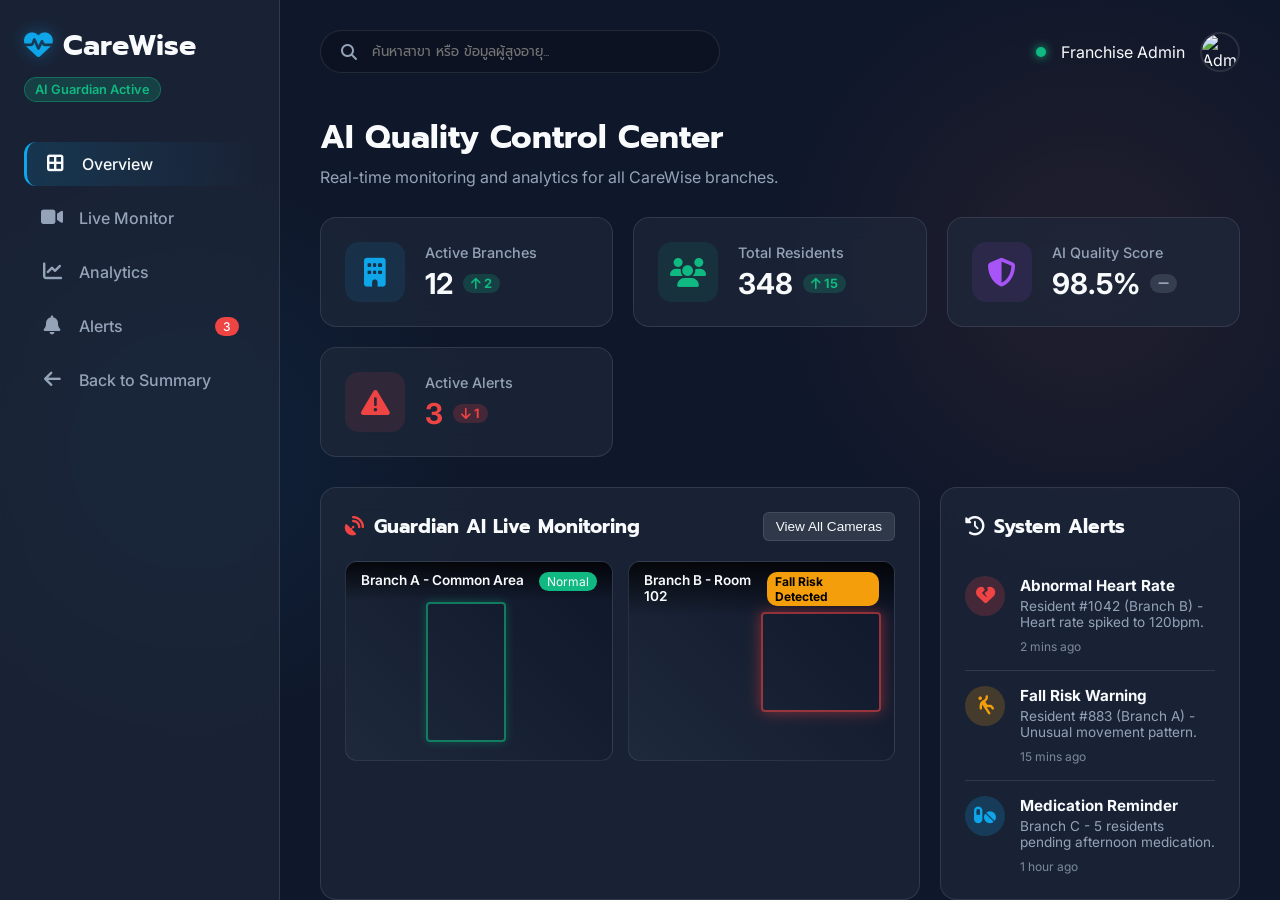
==== dashboard.html @ edc8b4db "5" ====
<!DOCTYPE html>
<html lang="th">
<head>
    <meta charset="UTF-8">
    <meta name="viewport" content="width=device-width, initial-scale=1.0">
    <title>CareWise | AI Quality Dashboard</title>
    <link href="https://fonts.googleapis.com/css2?family=Inter:wght@300;400;500;600;700&family=Prompt:wght@300;400;500;600;700&display=swap" rel="stylesheet">
    <link rel="stylesheet" href="dashboard.css?v=1.0.0">
    <link rel="stylesheet" href="dashboard-mobile.css?v=1.0.0" media="screen and (max-width: 900px)">
    <link rel="stylesheet" href="https://cdnjs.cloudflare.com/ajax/libs/font-awesome/6.4.0/css/all.min.css">
</head>
<body>
    <div class="dashboard-layout">
        <!-- Sidebar -->
        <aside class="sidebar glass-dark">
            <div class="sidebar-header">
                <div class="logo">
                    <i class="fa-solid fa-heart-pulse glow-primary"></i> Care<span>Wise</span>
                </div>
                <div class="badge-ai">AI Guardian Active</div>
            </div>
            <nav class="sidebar-nav">
                <a href="#" class="nav-item active"><i class="fa-solid fa-border-all"></i> Overview</a>
                <a href="#" class="nav-item"><i class="fa-solid fa-video"></i> Live Monitor</a>
                <a href="#" class="nav-item"><i class="fa-solid fa-chart-line"></i> Analytics</a>
                <a href="#" class="nav-item"><i class="fa-solid fa-bell"></i> Alerts <span class="badge-alert">3</span></a>
                <a href="index.html" class="nav-item"><i class="fa-solid fa-arrow-left"></i> Back to Summary</a>
            </nav>
        </aside>

        <!-- Main Content -->
        <main class="main-content">
            <header class="top-nav">
                <div class="search-bar">
                    <i class="fa-solid fa-search"></i>
                    <input type="text" placeholder="ค้นหาสาขา หรือ ข้อมูลผู้สูงอายุ...">
                </div>
                <div class="user-profile">
                    <div class="status-indicator online"></div>
                    <span>Franchise Admin</span>
                    <img src="https://ui-avatars.com/api/?name=Admin&background=0D8ABC&color=fff" alt="Admin" class="avatar">
                </div>
            </header>

            <div class="dashboard-header">
                <h2>AI Quality Control Center</h2>
                <p>Real-time monitoring and analytics for all CareWise branches.</p>
            </div>

            <!-- Stats Overview -->
            <div class="stats-grid">
                <div class="stat-card glass-dark">
                    <div class="stat-icon blue"><i class="fa-solid fa-building"></i></div>
                    <div class="stat-info">
                        <h3>Active Branches</h3>
                        <div class="stat-value">12 <span class="trend up"><i class="fa-solid fa-arrow-up"></i> 2</span></div>
                    </div>
                </div>
                <div class="stat-card glass-dark">
                    <div class="stat-icon green"><i class="fa-solid fa-users"></i></div>
                    <div class="stat-info">
                        <h3>Total Residents</h3>
                        <div class="stat-value">348 <span class="trend up"><i class="fa-solid fa-arrow-up"></i> 15</span></div>
                    </div>
                </div>
                <div class="stat-card glass-dark">
                    <div class="stat-icon purple"><i class="fa-solid fa-shield-halved"></i></div>
                    <div class="stat-info">
                        <h3>AI Quality Score</h3>
                        <div class="stat-value">98.5% <span class="trend steady"><i class="fa-solid fa-minus"></i></span></div>
                    </div>
                </div>
                <div class="stat-card glass-dark alert-card">
                    <div class="stat-icon red"><i class="fa-solid fa-triangle-exclamation"></i></div>
                    <div class="stat-info">
                        <h3>Active Alerts</h3>
                        <div class="stat-value text-red">3 <span class="trend down"><i class="fa-solid fa-arrow-down"></i> 1</span></div>
                    </div>
                </div>
            </div>

            <!-- Main Charts & Modules -->
            <div class="dashboard-modules">
                <!-- Guardian AI Live Feed Mockup -->
                <div class="module glass-dark span-2">
                    <div class="module-header">
                        <h3><i class="fa-solid fa-satellite-dish blink"></i> Guardian AI Live Monitoring</h3>
                        <button class="btn-small">View All Cameras</button>
                    </div>
                    <div class="camera-grid">
                        <div class="camera-feed">
                            <div class="feed-overlay">
                                <span class="feed-title">Branch A - Common Area</span>
                                <span class="feed-status normal">Normal</span>
                            </div>
                            <div class="ai-box"></div>
                        </div>
                        <div class="camera-feed warning-feed">
                            <div class="feed-overlay">
                                <span class="feed-title">Branch B - Room 102</span>
                                <span class="feed-status warning">Fall Risk Detected</span>
                            </div>
                            <div class="ai-box alert-box"></div>
                        </div>
                    </div>
                </div>

                <!-- Recent Alerts -->
                <div class="module glass-dark">
                    <div class="module-header">
                        <h3><i class="fa-solid fa-clock-rotate-left"></i> System Alerts</h3>
                    </div>
                    <ul class="alert-list">
                        <li class="alert-item critical">
                            <div class="alert-icon"><i class="fa-solid fa-heart-crack"></i></div>
                            <div class="alert-content">
                                <h4>Abnormal Heart Rate</h4>
                                <p>Resident #1042 (Branch B) - Heart rate spiked to 120bpm.</p>
                                <span class="time">2 mins ago</span>
                            </div>
                        </li>
                        <li class="alert-item warning">
                            <div class="alert-icon"><i class="fa-solid fa-person-falling"></i></div>
                            <div class="alert-content">
                                <h4>Fall Risk Warning</h4>
                                <p>Resident #883 (Branch A) - Unusual movement pattern.</p>
                                <span class="time">15 mins ago</span>
                            </div>
                        </li>
                        <li class="alert-item info">
                            <div class="alert-icon"><i class="fa-solid fa-pills"></i></div>
                            <div class="alert-content">
                                <h4>Medication Reminder</h4>
                                <p>Branch C - 5 residents pending afternoon medication.</p>
                                <span class="time">1 hour ago</span>
                            </div>
                        </li>
                    </ul>
                </div>
            </div>
        </main>
    </div>
</body>
</html>
---- dashboard.css ----
:root {
    --bg-dark: #0f172a;
    --bg-panel: rgba(30, 41, 59, 0.7);
    --border-color: rgba(255, 255, 255, 0.1);
    --text-main: #f8fafc;
    --text-muted: #94a3b8;
    --primary: #0ea5e9;
    --primary-glow: rgba(14, 165, 233, 0.4);
    --accent: #FF7B54;
    --success: #10b981;
    --warning: #f59e0b;
    --danger: #ef4444;
}

* {
    margin: 0;
    padding: 0;
    box-sizing: border-box;
}

body {
    font-family: 'Inter', 'Prompt', sans-serif;
    background-color: var(--bg-dark);
    color: var(--text-main);
    overflow-x: hidden;
    /* Adding a subtle tech background pattern */
    background-image: radial-gradient(circle at 15% 50%, rgba(14, 165, 233, 0.08), transparent 25%),
                      radial-gradient(circle at 85% 30%, rgba(255, 123, 84, 0.08), transparent 25%);
}

.glass-dark {
    background: var(--bg-panel);
    backdrop-filter: blur(12px);
    -webkit-backdrop-filter: blur(12px);
    border: 1px solid var(--border-color);
    border-radius: 16px;
}

.dashboard-layout {
    display: flex;
    height: 100vh;
    overflow: hidden;
}

/* Sidebar */
.sidebar {
    width: 280px;
    height: 100vh;
    border-radius: 0;
    border-right: 1px solid var(--border-color);
    border-top: none;
    border-bottom: none;
    border-left: none;
    display: flex;
    flex-direction: column;
    padding: 24px;
    z-index: 10;
}

.sidebar-header {
    margin-bottom: 40px;
}

.logo {
    font-size: 1.8rem;
    font-family: 'Prompt', sans-serif;
    font-weight: 700;
    margin-bottom: 10px;
}

.logo span { color: var(--text-main); }
.glow-primary {
    color: var(--primary);
    text-shadow: 0 0 15px var(--primary-glow);
}

.badge-ai {
    background: rgba(16, 185, 129, 0.2);
    color: var(--success);
    padding: 4px 10px;
    border-radius: 20px;
    font-size: 0.8rem;
    font-weight: 600;
    display: inline-block;
    border: 1px solid rgba(16, 185, 129, 0.4);
}

.sidebar-nav {
    display: flex;
    flex-direction: column;
    gap: 10px;
    flex: 1;
}

.nav-item {
    text-decoration: none;
    color: var(--text-muted);
    padding: 12px 16px;
    border-radius: 12px;
    display: flex;
    align-items: center;
    gap: 15px;
    font-weight: 500;
    transition: all 0.3s ease;
}

.nav-item i {
    font-size: 1.2rem;
    width: 24px;
    text-align: center;
}

.nav-item:hover, .nav-item.active {
    background: rgba(255, 255, 255, 0.05);
    color: var(--text-main);
}

.nav-item.active {
    background: linear-gradient(90deg, rgba(14, 165, 233, 0.15), transparent);
    border-left: 3px solid var(--primary);
}

.badge-alert {
    background: var(--danger);
    color: white;
    font-size: 0.75rem;
    padding: 2px 8px;
    border-radius: 10px;
    margin-left: auto;
}

/* Main Content */
.main-content {
    flex: 1;
    overflow-y: auto;
    padding: 30px 40px;
}

.top-nav {
    display: flex;
    justify-content: space-between;
    align-items: center;
    margin-bottom: 40px;
}

.search-bar {
    display: flex;
    align-items: center;
    background: rgba(0, 0, 0, 0.2);
    border: 1px solid var(--border-color);
    padding: 10px 20px;
    border-radius: 30px;
    width: 400px;
}

.search-bar i {
    color: var(--text-muted);
    margin-right: 15px;
}

.search-bar input {
    background: none;
    border: none;
    color: var(--text-main);
    width: 100%;
    outline: none;
    font-family: 'Prompt', sans-serif;
}

.user-profile {
    display: flex;
    align-items: center;
    gap: 15px;
}

.status-indicator {
    width: 10px;
    height: 10px;
    border-radius: 50%;
}
.status-indicator.online { background: var(--success); box-shadow: 0 0 10px var(--success); }

.avatar {
    width: 40px;
    height: 40px;
    border-radius: 50%;
    border: 2px solid var(--border-color);
}

.dashboard-header h2 {
    font-size: 2rem;
    font-family: 'Prompt', sans-serif;
    margin-bottom: 5px;
}

.dashboard-header p {
    color: var(--text-muted);
    margin-bottom: 30px;
}

/* Stats Grid */
.stats-grid {
    display: grid;
    grid-template-columns: repeat(auto-fit, minmax(240px, 1fr));
    gap: 20px;
    margin-bottom: 30px;
}

.stat-card {
    padding: 24px;
    display: flex;
    align-items: center;
    gap: 20px;
    transition: transform 0.3s ease;
}

.stat-card:hover {
    transform: translateY(-5px);
}

.stat-icon {
    width: 60px;
    height: 60px;
    border-radius: 14px;
    display: flex;
    align-items: center;
    justify-content: center;
    font-size: 1.8rem;
}

.stat-icon.blue { background: rgba(14, 165, 233, 0.1); color: var(--primary); }
.stat-icon.green { background: rgba(16, 185, 129, 0.1); color: var(--success); }
.stat-icon.purple { background: rgba(168, 85, 247, 0.1); color: #a855f7; }
.stat-icon.red { background: rgba(239, 68, 68, 0.1); color: var(--danger); }

.stat-info h3 {
    font-size: 0.9rem;
    color: var(--text-muted);
    font-weight: 500;
    margin-bottom: 5px;
}

.stat-value {
    font-size: 1.8rem;
    font-weight: 700;
    display: flex;
    align-items: center;
    gap: 10px;
}

.text-red { color: var(--danger); }

.trend {
    font-size: 0.8rem;
    padding: 2px 8px;
    border-radius: 20px;
}
.trend.up { background: rgba(16, 185, 129, 0.2); color: var(--success); }
.trend.down { background: rgba(239, 68, 68, 0.2); color: var(--danger); }
.trend.steady { background: rgba(148, 163, 184, 0.2); color: var(--text-muted); }

/* Modules */
.dashboard-modules {
    display: grid;
    grid-template-columns: 2fr 1fr;
    gap: 20px;
}

.module {
    padding: 24px;
}

.module-header {
    display: flex;
    justify-content: space-between;
    align-items: center;
    margin-bottom: 20px;
}

.module-header h3 {
    font-size: 1.2rem;
    font-family: 'Prompt', sans-serif;
    display: flex;
    align-items: center;
    gap: 10px;
}

.blink {
    animation: blinker 1.5s linear infinite;
    color: var(--danger);
}

@keyframes blinker {
    50% { opacity: 0; }
}

.btn-small {
    background: rgba(255, 255, 255, 0.1);
    border: 1px solid var(--border-color);
    color: var(--text-main);
    padding: 6px 12px;
    border-radius: 6px;
    cursor: pointer;
    font-size: 0.85rem;
    transition: all 0.2s;
}

.btn-small:hover {
    background: rgba(255, 255, 255, 0.2);
}

/* Camera Grid Mockup */
.camera-grid {
    display: grid;
    grid-template-columns: 1fr 1fr;
    gap: 15px;
}

.camera-feed {
    background: #000;
    height: 200px;
    border-radius: 12px;
    position: relative;
    overflow: hidden;
    border: 1px solid var(--border-color);
    /* Mocking video feed with animated gradient */
    background: linear-gradient(45deg, #1e293b, #0f172a);
}

.feed-overlay {
    position: absolute;
    top: 0;
    left: 0;
    width: 100%;
    padding: 10px 15px;
    display: flex;
    justify-content: space-between;
    background: linear-gradient(to bottom, rgba(0,0,0,0.8), transparent);
    z-index: 2;
}

.feed-title {
    font-size: 0.85rem;
    font-weight: 600;
}

.feed-status {
    font-size: 0.75rem;
    padding: 2px 8px;
    border-radius: 10px;
}

.feed-status.normal { background: var(--success); }
.feed-status.warning { background: var(--warning); color: #000; font-weight: bold; }

/* Fake AI bounding box */
.ai-box {
    position: absolute;
    border: 2px solid var(--success);
    width: 80px;
    height: 140px;
    top: 40px;
    left: 30%;
    border-radius: 4px;
    box-shadow: 0 0 10px rgba(16, 185, 129, 0.5);
    opacity: 0.6;
}

.alert-box {
    border-color: var(--danger);
    box-shadow: 0 0 15px rgba(239, 68, 68, 0.8);
    left: 50%;
    top: 50px;
    height: 100px;
    width: 120px;
}

/* Alert List */
.alert-list {
    list-style: none;
}

.alert-item {
    display: flex;
    gap: 15px;
    padding: 15px 0;
    border-bottom: 1px solid var(--border-color);
}

.alert-item:last-child {
    border-bottom: none;
    padding-bottom: 0;
}

.alert-icon {
    width: 40px;
    height: 40px;
    border-radius: 50%;
    display: flex;
    align-items: center;
    justify-content: center;
    font-size: 1.2rem;
    flex-shrink: 0;
}

.critical .alert-icon { background: rgba(239, 68, 68, 0.2); color: var(--danger); }
.warning .alert-icon { background: rgba(245, 158, 11, 0.2); color: var(--warning); }
.info .alert-icon { background: rgba(14, 165, 233, 0.2); color: var(--primary); }

.alert-content h4 {
    font-size: 0.95rem;
    margin-bottom: 3px;
}

.alert-content p {
    font-size: 0.85rem;
    color: var(--text-muted);
    margin-bottom: 5px;
}

.alert-content .time {
    font-size: 0.75rem;
    color: var(--text-muted);
    opacity: 0.8;
}
---- dashboard-mobile.css ----
/* Mobile styles for dashboard */
@media (max-width: 900px) {
    .dashboard-layout {
        flex-direction: column;
        overflow-y: auto;
    }

    .sidebar {
        width: 100%;
        height: auto;
        border-right: none;
        border-bottom: 1px solid var(--border-color);
        padding: 15px;
    }

    .sidebar-header {
        display: flex;
        justify-content: space-between;
        align-items: center;
        margin-bottom: 15px;
    }
    
    .sidebar-header .logo { margin-bottom: 0; font-size: 1.5rem; }

    .sidebar-nav {
        flex-direction: row;
        overflow-x: auto;
        padding-bottom: 5px;
    }

    .nav-item {
        white-space: nowrap;
        padding: 8px 12px;
        font-size: 0.9rem;
    }
    
    .nav-item.active {
        border-left: none;
        border-bottom: 3px solid var(--primary);
        background: rgba(14, 165, 233, 0.1);
    }

    .main-content {
        padding: 20px 15px;
    }

    .top-nav {
        flex-direction: column-reverse;
        gap: 15px;
        align-items: flex-start;
        margin-bottom: 25px;
    }

    .search-bar {
        width: 100%;
    }

    .dashboard-modules {
        grid-template-columns: 1fr;
    }

    .camera-grid {
        grid-template-columns: 1fr;
    }
}
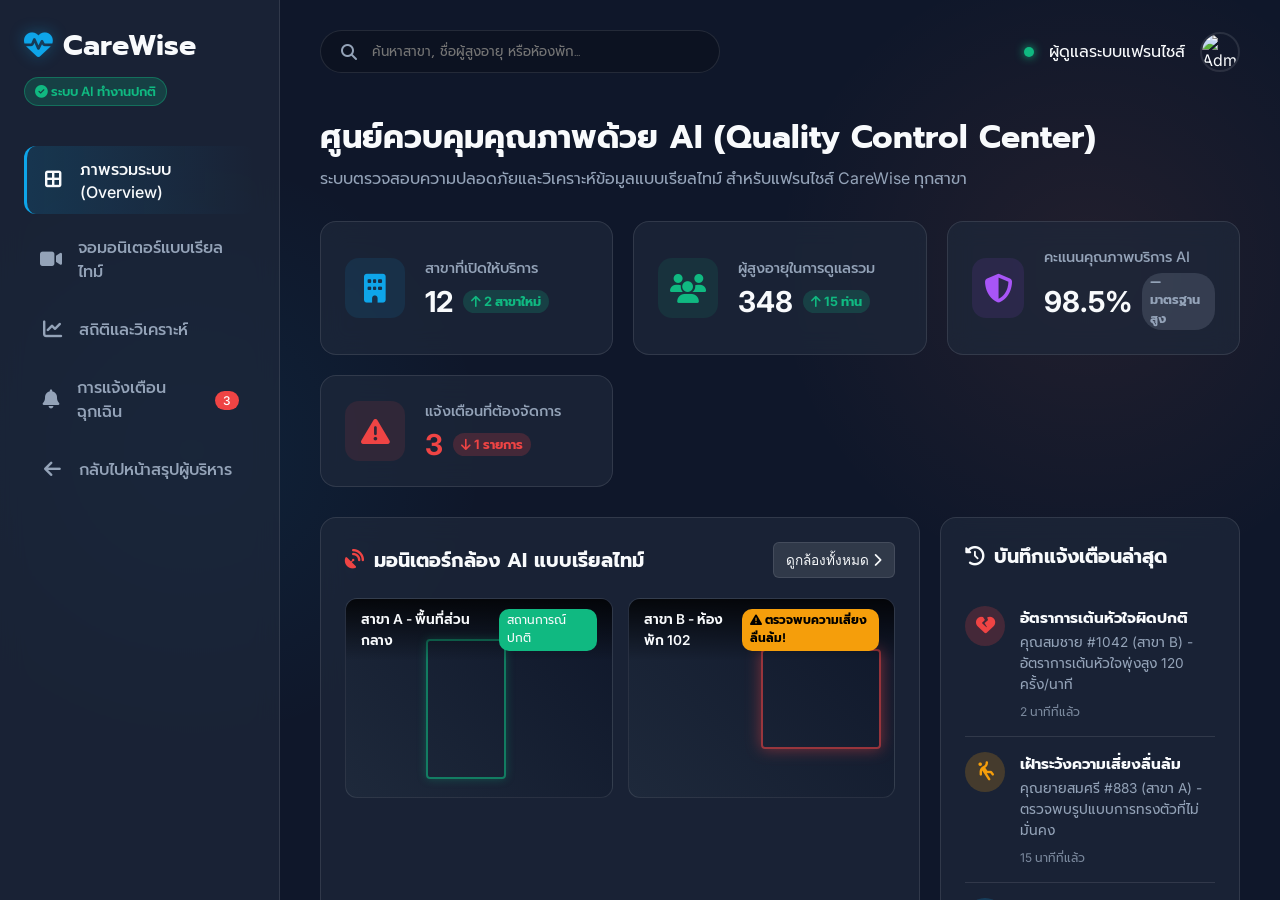
==== commit 2e847b52: "123" ====
--- a/dashboard.html
+++ b/dashboard.html
@@ -5,8 +5,8 @@
     <meta name="viewport" content="width=device-width, initial-scale=1.0">
     <title>CareWise | AI Quality Dashboard</title>
     <link href="https://fonts.googleapis.com/css2?family=Inter:wght@300;400;500;600;700&family=Prompt:wght@300;400;500;600;700&display=swap" rel="stylesheet">
-    <link rel="stylesheet" href="dashboard.css?v=1.0.0">
-    <link rel="stylesheet" href="dashboard-mobile.css?v=1.0.0" media="screen and (max-width: 900px)">
+    <link rel="stylesheet" href="dashboard.css?v=1.0.1">
+    <link rel="stylesheet" href="dashboard-mobile.css?v=1.0.1" media="screen and (max-width: 900px)">
     <link rel="stylesheet" href="https://cdnjs.cloudflare.com/ajax/libs/font-awesome/6.4.0/css/all.min.css">
 </head>
 <body>
@@ -17,14 +17,14 @@
                 <div class="logo">
                     <i class="fa-solid fa-heart-pulse glow-primary"></i> Care<span>Wise</span>
                 </div>
-                <div class="badge-ai">AI Guardian Active</div>
+                <div class="badge-ai"><i class="fa-solid fa-check-circle"></i> ระบบ AI ทำงานปกติ</div>
             </div>
             <nav class="sidebar-nav">
-                <a href="#" class="nav-item active"><i class="fa-solid fa-border-all"></i> Overview</a>
-                <a href="#" class="nav-item"><i class="fa-solid fa-video"></i> Live Monitor</a>
-                <a href="#" class="nav-item"><i class="fa-solid fa-chart-line"></i> Analytics</a>
-                <a href="#" class="nav-item"><i class="fa-solid fa-bell"></i> Alerts <span class="badge-alert">3</span></a>
-                <a href="index.html" class="nav-item"><i class="fa-solid fa-arrow-left"></i> Back to Summary</a>
+                <a href="#" class="nav-item active"><i class="fa-solid fa-border-all"></i> ภาพรวมระบบ (Overview)</a>
+                <a href="#" class="nav-item"><i class="fa-solid fa-video"></i> จอมอนิเตอร์แบบเรียลไทม์</a>
+                <a href="#" class="nav-item"><i class="fa-solid fa-chart-line"></i> สถิติและวิเคราะห์</a>
+                <a href="#" class="nav-item"><i class="fa-solid fa-bell"></i> การแจ้งเตือนฉุกเฉิน <span class="badge-alert">3</span></a>
+                <a href="index.html" class="nav-item"><i class="fa-solid fa-arrow-left"></i> กลับไปหน้าสรุปผู้บริหาร</a>
             </nav>
         </aside>
 
@@ -33,18 +33,18 @@
             <header class="top-nav">
                 <div class="search-bar">
                     <i class="fa-solid fa-search"></i>
-                    <input type="text" placeholder="ค้นหาสาขา หรือ ข้อมูลผู้สูงอายุ...">
+                    <input type="text" placeholder="ค้นหาสาขา, ชื่อผู้สูงอายุ หรือห้องพัก...">
                 </div>
                 <div class="user-profile">
                     <div class="status-indicator online"></div>
-                    <span>Franchise Admin</span>
+                    <span>ผู้ดูแลระบบแฟรนไชส์</span>
                     <img src="https://ui-avatars.com/api/?name=Admin&background=0D8ABC&color=fff" alt="Admin" class="avatar">
                 </div>
             </header>
 
             <div class="dashboard-header">
-                <h2>AI Quality Control Center</h2>
-                <p>Real-time monitoring and analytics for all CareWise branches.</p>
+                <h2>ศูนย์ควบคุมคุณภาพด้วย AI (Quality Control Center)</h2>
+                <p>ระบบตรวจสอบความปลอดภัยและวิเคราะห์ข้อมูลแบบเรียลไทม์ สำหรับแฟรนไชส์ CareWise ทุกสาขา</p>
             </div>
 
             <!-- Stats Overview -->
@@ -52,29 +52,29 @@
                 <div class="stat-card glass-dark">
                     <div class="stat-icon blue"><i class="fa-solid fa-building"></i></div>
                     <div class="stat-info">
-                        <h3>Active Branches</h3>
-                        <div class="stat-value">12 <span class="trend up"><i class="fa-solid fa-arrow-up"></i> 2</span></div>
+                        <h3>สาขาที่เปิดให้บริการ</h3>
+                        <div class="stat-value">12 <span class="trend up"><i class="fa-solid fa-arrow-up"></i> 2 สาขาใหม่</span></div>
                     </div>
                 </div>
                 <div class="stat-card glass-dark">
                     <div class="stat-icon green"><i class="fa-solid fa-users"></i></div>
                     <div class="stat-info">
-                        <h3>Total Residents</h3>
-                        <div class="stat-value">348 <span class="trend up"><i class="fa-solid fa-arrow-up"></i> 15</span></div>
+                        <h3>ผู้สูงอายุในการดูแลรวม</h3>
+                        <div class="stat-value">348 <span class="trend up"><i class="fa-solid fa-arrow-up"></i> 15 ท่าน</span></div>
                     </div>
                 </div>
                 <div class="stat-card glass-dark">
                     <div class="stat-icon purple"><i class="fa-solid fa-shield-halved"></i></div>
                     <div class="stat-info">
-                        <h3>AI Quality Score</h3>
-                        <div class="stat-value">98.5% <span class="trend steady"><i class="fa-solid fa-minus"></i></span></div>
+                        <h3>คะแนนคุณภาพบริการ AI</h3>
+                        <div class="stat-value">98.5% <span class="trend steady"><i class="fa-solid fa-minus"></i> มาตรฐานสูง</span></div>
                     </div>
                 </div>
                 <div class="stat-card glass-dark alert-card">
                     <div class="stat-icon red"><i class="fa-solid fa-triangle-exclamation"></i></div>
                     <div class="stat-info">
-                        <h3>Active Alerts</h3>
-                        <div class="stat-value text-red">3 <span class="trend down"><i class="fa-solid fa-arrow-down"></i> 1</span></div>
+                        <h3>แจ้งเตือนที่ต้องจัดการ</h3>
+                        <div class="stat-value text-red">3 <span class="trend down"><i class="fa-solid fa-arrow-down"></i> 1 รายการ</span></div>
                     </div>
                 </div>
             </div>
@@ -84,21 +84,21 @@
                 <!-- Guardian AI Live Feed Mockup -->
                 <div class="module glass-dark span-2">
                     <div class="module-header">
-                        <h3><i class="fa-solid fa-satellite-dish blink"></i> Guardian AI Live Monitoring</h3>
-                        <button class="btn-small">View All Cameras</button>
+                        <h3><i class="fa-solid fa-satellite-dish blink"></i> มอนิเตอร์กล้อง AI แบบเรียลไทม์</h3>
+                        <button class="btn-small">ดูกล้องทั้งหมด <i class="fa-solid fa-chevron-right"></i></button>
                     </div>
                     <div class="camera-grid">
                         <div class="camera-feed">
                             <div class="feed-overlay">
-                                <span class="feed-title">Branch A - Common Area</span>
-                                <span class="feed-status normal">Normal</span>
+                                <span class="feed-title">สาขา A - พื้นที่ส่วนกลาง</span>
+                                <span class="feed-status normal">สถานการณ์ปกติ</span>
                             </div>
                             <div class="ai-box"></div>
                         </div>
                         <div class="camera-feed warning-feed">
                             <div class="feed-overlay">
-                                <span class="feed-title">Branch B - Room 102</span>
-                                <span class="feed-status warning">Fall Risk Detected</span>
+                                <span class="feed-title">สาขา B - ห้องพัก 102</span>
+                                <span class="feed-status warning"><i class="fa-solid fa-triangle-exclamation"></i> ตรวจพบความเสี่ยงลื่นล้ม!</span>
                             </div>
                             <div class="ai-box alert-box"></div>
                         </div>
@@ -108,31 +108,31 @@
                 <!-- Recent Alerts -->
                 <div class="module glass-dark">
                     <div class="module-header">
-                        <h3><i class="fa-solid fa-clock-rotate-left"></i> System Alerts</h3>
+                        <h3><i class="fa-solid fa-clock-rotate-left"></i> บันทึกแจ้งเตือนล่าสุด</h3>
                     </div>
                     <ul class="alert-list">
                         <li class="alert-item critical">
                             <div class="alert-icon"><i class="fa-solid fa-heart-crack"></i></div>
                             <div class="alert-content">
-                                <h4>Abnormal Heart Rate</h4>
-                                <p>Resident #1042 (Branch B) - Heart rate spiked to 120bpm.</p>
-                                <span class="time">2 mins ago</span>
+                                <h4>อัตราการเต้นหัวใจผิดปกติ</h4>
+                                <p>คุณสมชาย #1042 (สาขา B) - อัตราการเต้นหัวใจพุ่งสูง 120 ครั้ง/นาที</p>
+                                <span class="time">2 นาทีที่แล้ว</span>
                             </div>
                         </li>
                         <li class="alert-item warning">
                             <div class="alert-icon"><i class="fa-solid fa-person-falling"></i></div>
                             <div class="alert-content">
-                                <h4>Fall Risk Warning</h4>
-                                <p>Resident #883 (Branch A) - Unusual movement pattern.</p>
-                                <span class="time">15 mins ago</span>
+                                <h4>เฝ้าระวังความเสี่ยงลื่นล้ม</h4>
+                                <p>คุณยายสมศรี #883 (สาขา A) - ตรวจพบรูปแบบการทรงตัวที่ไม่มั่นคง</p>
+                                <span class="time">15 นาทีที่แล้ว</span>
                             </div>
                         </li>
                         <li class="alert-item info">
                             <div class="alert-icon"><i class="fa-solid fa-pills"></i></div>
                             <div class="alert-content">
-                                <h4>Medication Reminder</h4>
-                                <p>Branch C - 5 residents pending afternoon medication.</p>
-                                <span class="time">1 hour ago</span>
+                                <h4>เตือนการรับประทานยา</h4>
+                                <p>สาขา C - ถึงกำหนดจ่ายยาช่วงบ่ายสำหรับผู้สูงอายุ 5 ท่าน</p>
+                                <span class="time">1 ชั่วโมงที่แล้ว</span>
                             </div>
                         </li>
                     </ul>
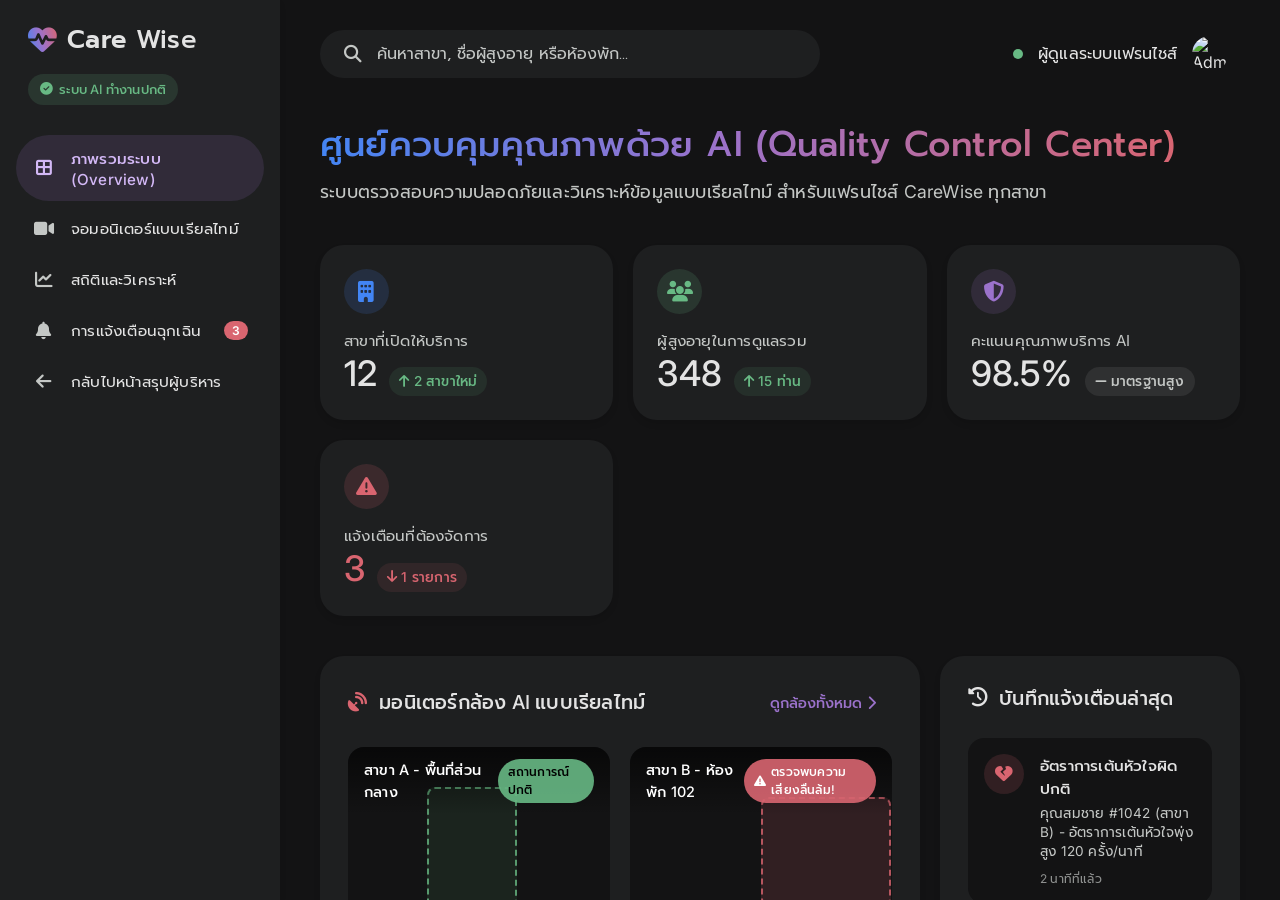
==== commit 08995bff: "sdfsd" ====
--- a/dashboard.html
+++ b/dashboard.html
@@ -5,8 +5,8 @@
     <meta name="viewport" content="width=device-width, initial-scale=1.0">
     <title>CareWise | AI Quality Dashboard</title>
     <link href="https://fonts.googleapis.com/css2?family=Inter:wght@300;400;500;600;700&family=Prompt:wght@300;400;500;600;700&display=swap" rel="stylesheet">
-    <link rel="stylesheet" href="dashboard.css?v=1.0.1">
-    <link rel="stylesheet" href="dashboard-mobile.css?v=1.0.1" media="screen and (max-width: 900px)">
+    <link rel="stylesheet" href="dashboard.css?v=1.0.2">
+    <link rel="stylesheet" href="dashboard-mobile.css?v=1.0.2" media="screen and (max-width: 900px)">
     <link rel="stylesheet" href="https://cdnjs.cloudflare.com/ajax/libs/font-awesome/6.4.0/css/all.min.css">
 </head>
 <body>
--- a/dashboard.css
+++ b/dashboard.css
@@ -1,15 +1,16 @@
+/* Gemini-Inspired Theme */
 :root {
-    --bg-dark: #0f172a;
-    --bg-panel: rgba(30, 41, 59, 0.7);
-    --border-color: rgba(255, 255, 255, 0.1);
-    --text-main: #f8fafc;
-    --text-muted: #94a3b8;
-    --primary: #0ea5e9;
-    --primary-glow: rgba(14, 165, 233, 0.4);
-    --accent: #FF7B54;
-    --success: #10b981;
-    --warning: #f59e0b;
-    --danger: #ef4444;
+    --bg-dark: #131314;
+    --bg-panel: #1e1f20;
+    --bg-hover: #282a2c;
+    --border-color: transparent;
+    --text-main: #e3e3e3;
+    --text-muted: #c4c7c5;
+    --gemini-gradient: linear-gradient(74deg, #4285f4 0%, #9b72cb 46%, #d96570 100%);
+    --primary: #9b72cb;
+    --success: #68b984;
+    --warning: #fbc02d;
+    --danger: #d96570;
 }
 
 * {
@@ -23,17 +24,15 @@
     background-color: var(--bg-dark);
     color: var(--text-main);
     overflow-x: hidden;
-    /* Adding a subtle tech background pattern */
-    background-image: radial-gradient(circle at 15% 50%, rgba(14, 165, 233, 0.08), transparent 25%),
-                      radial-gradient(circle at 85% 30%, rgba(255, 123, 84, 0.08), transparent 25%);
-}
-
+    letter-spacing: 0.2px;
+}
+
+/* Gemini uses solid, flat colors for surfaces instead of glassmorphism */
 .glass-dark {
     background: var(--bg-panel);
-    backdrop-filter: blur(12px);
-    -webkit-backdrop-filter: blur(12px);
-    border: 1px solid var(--border-color);
-    border-radius: 16px;
+    border-radius: 24px;
+    border: none;
+    box-shadow: 0 4px 6px rgba(0,0,0,0.1);
 }
 
 .dashboard-layout {
@@ -42,82 +41,92 @@
     overflow: hidden;
 }
 
-/* Sidebar */
+/* Sidebar - Gemini Style */
 .sidebar {
     width: 280px;
     height: 100vh;
+    background-color: var(--bg-panel);
     border-radius: 0;
-    border-right: 1px solid var(--border-color);
-    border-top: none;
-    border-bottom: none;
-    border-left: none;
     display: flex;
     flex-direction: column;
-    padding: 24px;
+    padding: 20px 16px;
     z-index: 10;
 }
 
 .sidebar-header {
-    margin-bottom: 40px;
+    margin-bottom: 30px;
+    padding-left: 12px;
 }
 
 .logo {
+    font-size: 1.6rem;
+    font-family: 'Prompt', sans-serif;
+    font-weight: 600;
+    margin-bottom: 15px;
+    display: flex;
+    align-items: center;
+    gap: 10px;
+}
+
+.logo span { color: var(--text-main); font-weight: 500; }
+
+.glow-primary {
+    background: var(--gemini-gradient);
+    -webkit-background-clip: text;
+    -webkit-text-fill-color: transparent;
     font-size: 1.8rem;
-    font-family: 'Prompt', sans-serif;
-    font-weight: 700;
-    margin-bottom: 10px;
-}
-
-.logo span { color: var(--text-main); }
-.glow-primary {
-    color: var(--primary);
-    text-shadow: 0 0 15px var(--primary-glow);
 }
 
 .badge-ai {
-    background: rgba(16, 185, 129, 0.2);
+    background: rgba(104, 185, 132, 0.15);
     color: var(--success);
-    padding: 4px 10px;
+    padding: 6px 12px;
     border-radius: 20px;
     font-size: 0.8rem;
-    font-weight: 600;
-    display: inline-block;
-    border: 1px solid rgba(16, 185, 129, 0.4);
+    font-weight: 500;
+    display: inline-flex;
+    align-items: center;
+    gap: 6px;
 }
 
 .sidebar-nav {
     display: flex;
     flex-direction: column;
-    gap: 10px;
+    gap: 4px;
     flex: 1;
 }
 
 .nav-item {
     text-decoration: none;
-    color: var(--text-muted);
+    color: var(--text-main);
     padding: 12px 16px;
-    border-radius: 12px;
+    border-radius: 50px; /* Pill shape like Gemini */
     display: flex;
     align-items: center;
     gap: 15px;
-    font-weight: 500;
-    transition: all 0.3s ease;
+    font-weight: 400;
+    font-size: 0.95rem;
+    transition: background 0.2s ease;
 }
 
 .nav-item i {
-    font-size: 1.2rem;
+    font-size: 1.1rem;
     width: 24px;
     text-align: center;
-}
-
-.nav-item:hover, .nav-item.active {
-    background: rgba(255, 255, 255, 0.05);
-    color: var(--text-main);
+    color: var(--text-muted);
+}
+
+.nav-item:hover {
+    background: var(--bg-hover);
 }
 
 .nav-item.active {
-    background: linear-gradient(90deg, rgba(14, 165, 233, 0.15), transparent);
-    border-left: 3px solid var(--primary);
+    background: rgba(155, 114, 203, 0.15); /* Soft purple */
+    color: #d3b8f6;
+    font-weight: 500;
+}
+.nav-item.active i {
+    color: #d3b8f6;
 }
 
 .badge-alert {
@@ -125,15 +134,17 @@
     color: white;
     font-size: 0.75rem;
     padding: 2px 8px;
-    border-radius: 10px;
+    border-radius: 12px;
     margin-left: auto;
+    font-weight: 600;
 }
 
 /* Main Content */
 .main-content {
     flex: 1;
     overflow-y: auto;
-    padding: 30px 40px;
+    padding: 20px 40px 60px;
+    background-color: var(--bg-dark);
 }
 
 .top-nav {
@@ -141,21 +152,27 @@
     justify-content: space-between;
     align-items: center;
     margin-bottom: 40px;
+    padding-top: 10px;
 }
 
 .search-bar {
     display: flex;
     align-items: center;
-    background: rgba(0, 0, 0, 0.2);
-    border: 1px solid var(--border-color);
-    padding: 10px 20px;
-    border-radius: 30px;
-    width: 400px;
+    background: var(--bg-panel);
+    padding: 12px 24px;
+    border-radius: 50px;
+    width: 500px;
+    transition: background 0.2s;
+}
+
+.search-bar:focus-within {
+    background: var(--bg-hover);
 }
 
 .search-bar i {
     color: var(--text-muted);
     margin-right: 15px;
+    font-size: 1.1rem;
 }
 
 .search-bar input {
@@ -165,12 +182,23 @@
     width: 100%;
     outline: none;
     font-family: 'Prompt', sans-serif;
+    font-size: 1rem;
+}
+.search-bar input::placeholder {
+    color: var(--text-muted);
 }
 
 .user-profile {
     display: flex;
     align-items: center;
     gap: 15px;
+    padding: 6px 12px;
+    border-radius: 50px;
+    cursor: pointer;
+    transition: background 0.2s;
+}
+.user-profile:hover {
+    background: var(--bg-panel);
 }
 
 .status-indicator {
@@ -178,24 +206,32 @@
     height: 10px;
     border-radius: 50%;
 }
-.status-indicator.online { background: var(--success); box-shadow: 0 0 10px var(--success); }
+.status-indicator.online { background: var(--success); }
 
 .avatar {
-    width: 40px;
-    height: 40px;
+    width: 36px;
+    height: 36px;
     border-radius: 50%;
-    border: 2px solid var(--border-color);
+}
+
+.dashboard-header {
+    margin-bottom: 40px;
 }
 
 .dashboard-header h2 {
-    font-size: 2rem;
+    font-size: 2.2rem;
     font-family: 'Prompt', sans-serif;
-    margin-bottom: 5px;
+    font-weight: 500;
+    margin-bottom: 8px;
+    background: var(--gemini-gradient);
+    -webkit-background-clip: text;
+    -webkit-text-fill-color: transparent;
+    display: inline-block;
 }
 
 .dashboard-header p {
     color: var(--text-muted);
-    margin-bottom: 30px;
+    font-size: 1.1rem;
 }
 
 /* Stats Grid */
@@ -203,61 +239,72 @@
     display: grid;
     grid-template-columns: repeat(auto-fit, minmax(240px, 1fr));
     gap: 20px;
-    margin-bottom: 30px;
+    margin-bottom: 40px;
 }
 
 .stat-card {
     padding: 24px;
     display: flex;
-    align-items: center;
-    gap: 20px;
-    transition: transform 0.3s ease;
+    flex-direction: column;
+    gap: 15px;
+    background: var(--bg-panel);
+    transition: background 0.2s;
+    cursor: default;
 }
 
 .stat-card:hover {
-    transform: translateY(-5px);
+    background: var(--bg-hover);
+}
+
+.stat-header-row {
+    display: flex;
+    align-items: center;
+    gap: 15px;
 }
 
 .stat-icon {
-    width: 60px;
-    height: 60px;
-    border-radius: 14px;
+    width: 45px;
+    height: 45px;
+    border-radius: 50%;
     display: flex;
     align-items: center;
     justify-content: center;
-    font-size: 1.8rem;
-}
-
-.stat-icon.blue { background: rgba(14, 165, 233, 0.1); color: var(--primary); }
-.stat-icon.green { background: rgba(16, 185, 129, 0.1); color: var(--success); }
-.stat-icon.purple { background: rgba(168, 85, 247, 0.1); color: #a855f7; }
-.stat-icon.red { background: rgba(239, 68, 68, 0.1); color: var(--danger); }
+    font-size: 1.3rem;
+}
+
+.stat-icon.blue { background: rgba(66, 133, 244, 0.15); color: #4285f4; }
+.stat-icon.green { background: rgba(104, 185, 132, 0.15); color: var(--success); }
+.stat-icon.purple { background: rgba(155, 114, 203, 0.15); color: var(--primary); }
+.stat-icon.red { background: rgba(217, 101, 112, 0.15); color: var(--danger); }
 
 .stat-info h3 {
-    font-size: 0.9rem;
-    color: var(--text-muted);
-    font-weight: 500;
-    margin-bottom: 5px;
+    font-size: 0.95rem;
+    color: var(--text-muted);
+    font-weight: 400;
 }
 
 .stat-value {
-    font-size: 1.8rem;
-    font-weight: 700;
-    display: flex;
-    align-items: center;
-    gap: 10px;
+    font-size: 2.2rem;
+    font-weight: 500;
+    display: flex;
+    align-items: baseline;
+    gap: 12px;
 }
 
 .text-red { color: var(--danger); }
 
 .trend {
-    font-size: 0.8rem;
-    padding: 2px 8px;
+    font-size: 0.85rem;
+    padding: 4px 10px;
     border-radius: 20px;
-}
-.trend.up { background: rgba(16, 185, 129, 0.2); color: var(--success); }
-.trend.down { background: rgba(239, 68, 68, 0.2); color: var(--danger); }
-.trend.steady { background: rgba(148, 163, 184, 0.2); color: var(--text-muted); }
+    font-weight: 500;
+    display: inline-flex;
+    align-items: center;
+    gap: 4px;
+}
+.trend.up { background: rgba(104, 185, 132, 0.1); color: var(--success); }
+.trend.down { background: rgba(217, 101, 112, 0.1); color: var(--danger); }
+.trend.steady { background: rgba(196, 199, 197, 0.1); color: var(--text-muted); }
 
 /* Modules */
 .dashboard-modules {
@@ -267,64 +314,64 @@
 }
 
 .module {
-    padding: 24px;
+    padding: 28px;
+    background: var(--bg-panel);
 }
 
 .module-header {
     display: flex;
     justify-content: space-between;
     align-items: center;
-    margin-bottom: 20px;
+    margin-bottom: 25px;
 }
 
 .module-header h3 {
     font-size: 1.2rem;
+    font-weight: 500;
+    display: flex;
+    align-items: center;
+    gap: 12px;
+}
+
+.blink {
+    animation: blinker 2s linear infinite;
+    color: var(--danger);
+}
+
+@keyframes blinker {
+    50% { opacity: 0.3; }
+}
+
+.btn-small {
+    background: transparent;
+    border: none;
+    color: var(--primary);
+    padding: 8px 16px;
+    border-radius: 50px;
+    cursor: pointer;
+    font-size: 0.9rem;
+    font-weight: 500;
+    transition: background 0.2s;
     font-family: 'Prompt', sans-serif;
-    display: flex;
-    align-items: center;
-    gap: 10px;
-}
-
-.blink {
-    animation: blinker 1.5s linear infinite;
-    color: var(--danger);
-}
-
-@keyframes blinker {
-    50% { opacity: 0; }
-}
-
-.btn-small {
-    background: rgba(255, 255, 255, 0.1);
-    border: 1px solid var(--border-color);
-    color: var(--text-main);
-    padding: 6px 12px;
-    border-radius: 6px;
-    cursor: pointer;
-    font-size: 0.85rem;
-    transition: all 0.2s;
 }
 
 .btn-small:hover {
-    background: rgba(255, 255, 255, 0.2);
+    background: rgba(155, 114, 203, 0.1);
 }
 
 /* Camera Grid Mockup */
 .camera-grid {
     display: grid;
     grid-template-columns: 1fr 1fr;
-    gap: 15px;
+    gap: 20px;
 }
 
 .camera-feed {
-    background: #000;
-    height: 200px;
-    border-radius: 12px;
+    background: var(--bg-dark);
+    height: 220px;
+    border-radius: 16px;
     position: relative;
     overflow: hidden;
-    border: 1px solid var(--border-color);
-    /* Mocking video feed with animated gradient */
-    background: linear-gradient(45deg, #1e293b, #0f172a);
 }
 
 .feed-overlay {
@@ -332,64 +379,73 @@
     top: 0;
     left: 0;
     width: 100%;
-    padding: 10px 15px;
+    padding: 12px 16px;
     display: flex;
     justify-content: space-between;
-    background: linear-gradient(to bottom, rgba(0,0,0,0.8), transparent);
+    align-items: flex-start;
     z-index: 2;
+    background: linear-gradient(to bottom, rgba(0,0,0,0.6), transparent);
 }
 
 .feed-title {
-    font-size: 0.85rem;
-    font-weight: 600;
+    font-size: 0.9rem;
+    font-weight: 500;
+    color: white;
 }
 
 .feed-status {
     font-size: 0.75rem;
-    padding: 2px 8px;
-    border-radius: 10px;
-}
-
-.feed-status.normal { background: var(--success); }
-.feed-status.warning { background: var(--warning); color: #000; font-weight: bold; }
+    padding: 4px 10px;
+    border-radius: 50px;
+    font-weight: 500;
+    display: flex;
+    align-items: center;
+    gap: 5px;
+}
+
+.feed-status.normal { background: rgba(104, 185, 132, 0.9); color: #000; }
+.feed-status.warning { background: rgba(217, 101, 112, 0.9); color: white; }
 
 /* Fake AI bounding box */
 .ai-box {
     position: absolute;
-    border: 2px solid var(--success);
-    width: 80px;
-    height: 140px;
+    border: 2px dashed rgba(104, 185, 132, 0.8);
+    width: 90px;
+    height: 150px;
     top: 40px;
     left: 30%;
-    border-radius: 4px;
-    box-shadow: 0 0 10px rgba(16, 185, 129, 0.5);
-    opacity: 0.6;
+    border-radius: 8px;
+    background: rgba(104, 185, 132, 0.1);
 }
 
 .alert-box {
-    border-color: var(--danger);
-    box-shadow: 0 0 15px rgba(239, 68, 68, 0.8);
+    border-color: rgba(217, 101, 112, 0.8);
+    background: rgba(217, 101, 112, 0.15);
     left: 50%;
     top: 50px;
-    height: 100px;
-    width: 120px;
+    height: 110px;
+    width: 130px;
 }
 
 /* Alert List */
 .alert-list {
     list-style: none;
+    display: flex;
+    flex-direction: column;
+    gap: 8px;
 }
 
 .alert-item {
     display: flex;
-    gap: 15px;
-    padding: 15px 0;
-    border-bottom: 1px solid var(--border-color);
-}
-
-.alert-item:last-child {
-    border-bottom: none;
-    padding-bottom: 0;
+    gap: 16px;
+    padding: 16px;
+    border-radius: 16px;
+    background: var(--bg-dark);
+    transition: background 0.2s;
+}
+
+.alert-item:hover {
+    background: var(--bg-hover);
 }
 
 .alert-icon {
@@ -399,27 +455,34 @@
     display: flex;
     align-items: center;
     justify-content: center;
-    font-size: 1.2rem;
+    font-size: 1.1rem;
     flex-shrink: 0;
 }
 
-.critical .alert-icon { background: rgba(239, 68, 68, 0.2); color: var(--danger); }
-.warning .alert-icon { background: rgba(245, 158, 11, 0.2); color: var(--warning); }
-.info .alert-icon { background: rgba(14, 165, 233, 0.2); color: var(--primary); }
+.critical .alert-icon { background: rgba(217, 101, 112, 0.15); color: var(--danger); }
+.warning .alert-icon { background: rgba(251, 192, 45, 0.15); color: var(--warning); }
+.info .alert-icon { background: rgba(66, 133, 244, 0.15); color: #4285f4; }
+
+.alert-content {
+    flex: 1;
+}
 
 .alert-content h4 {
     font-size: 0.95rem;
-    margin-bottom: 3px;
+    font-weight: 500;
+    margin-bottom: 4px;
+    color: var(--text-main);
 }
 
 .alert-content p {
     font-size: 0.85rem;
     color: var(--text-muted);
-    margin-bottom: 5px;
+    margin-bottom: 6px;
+    line-height: 1.4;
 }
 
 .alert-content .time {
     font-size: 0.75rem;
     color: var(--text-muted);
-    opacity: 0.8;
-}
+    opacity: 0.7;
+}
